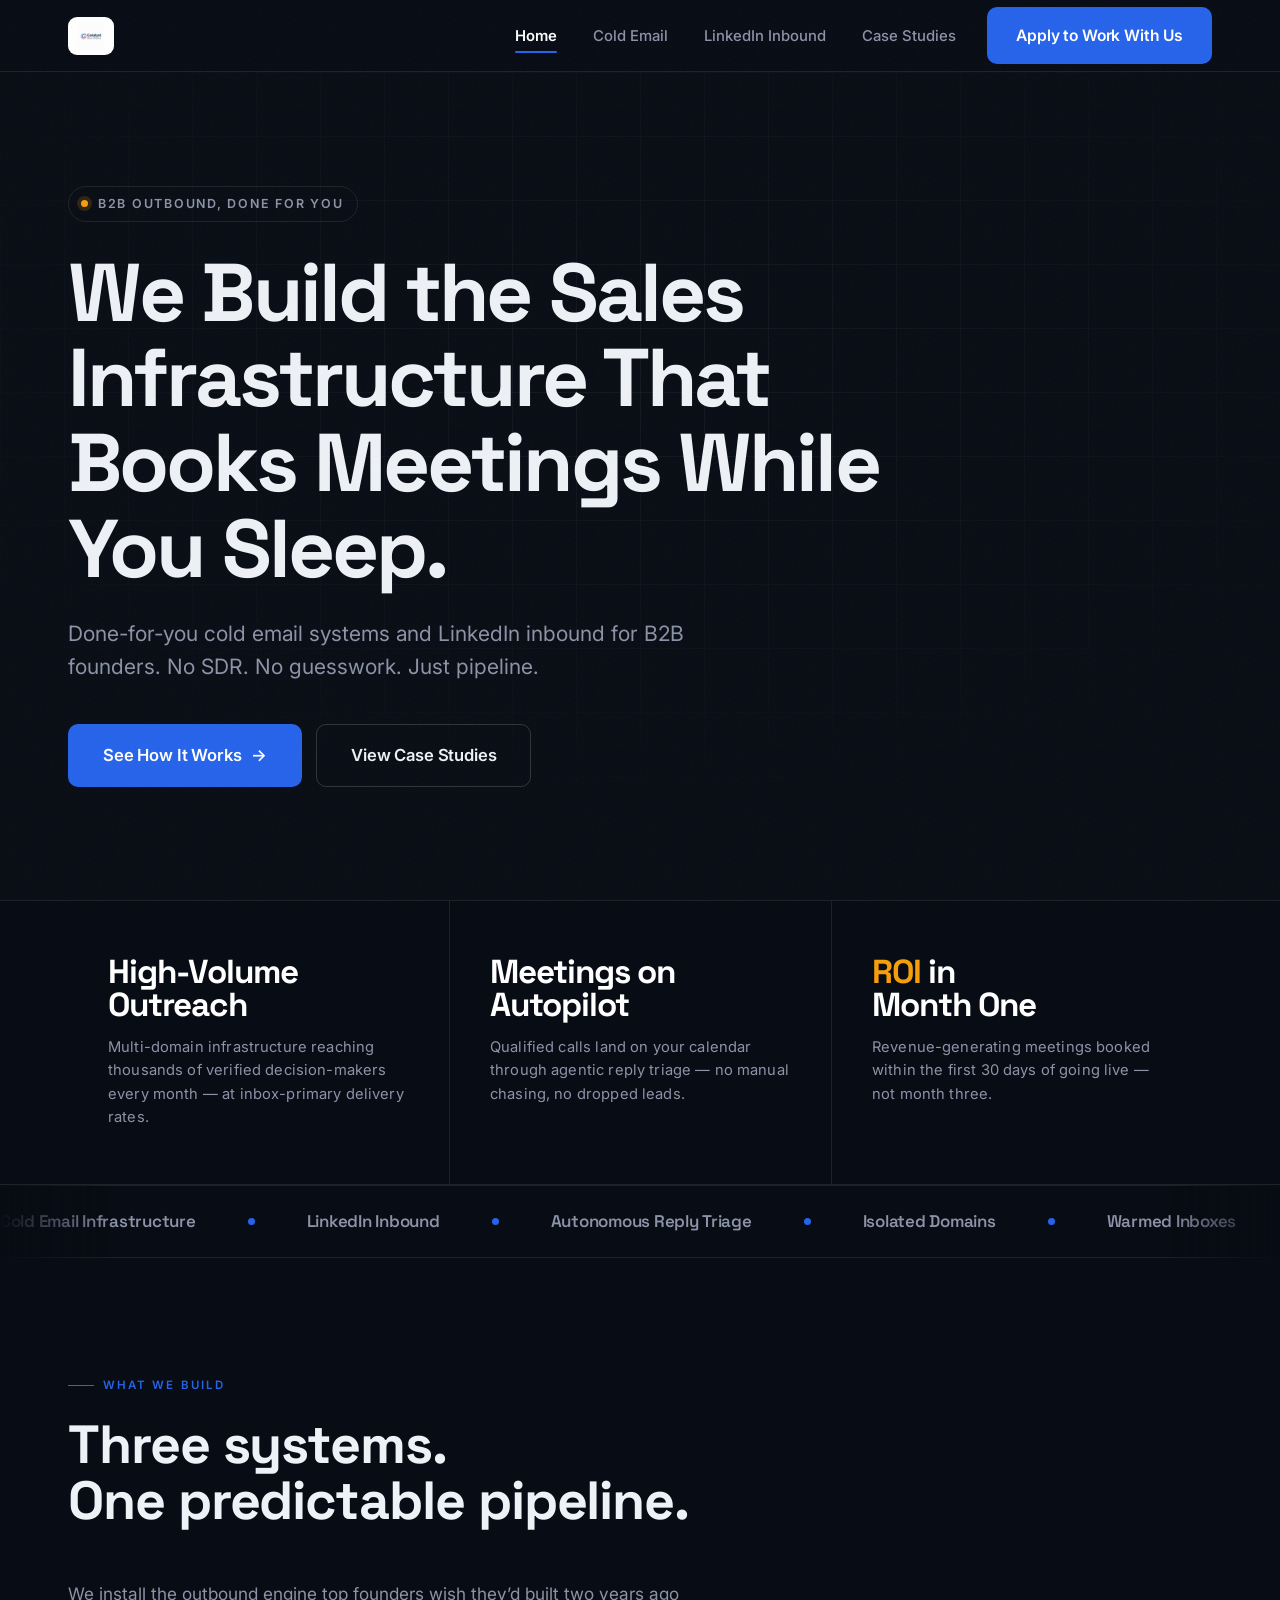
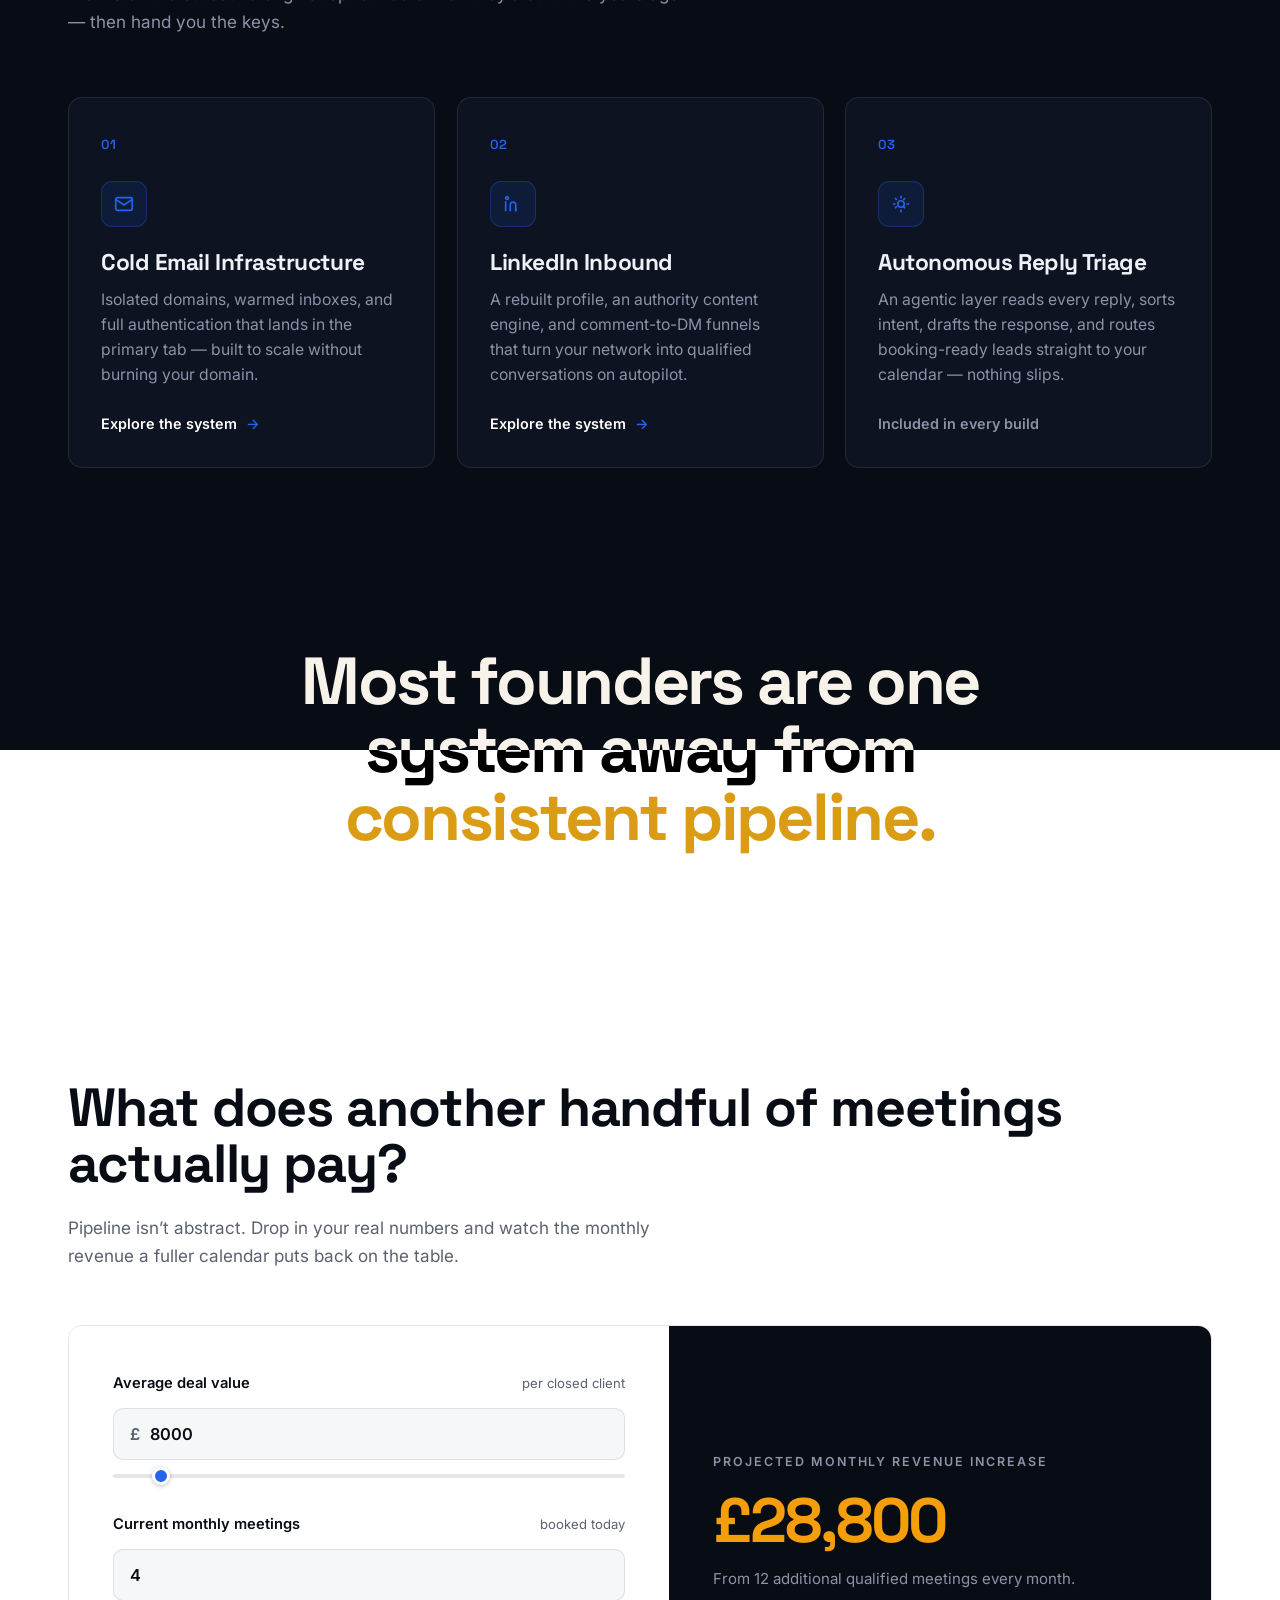
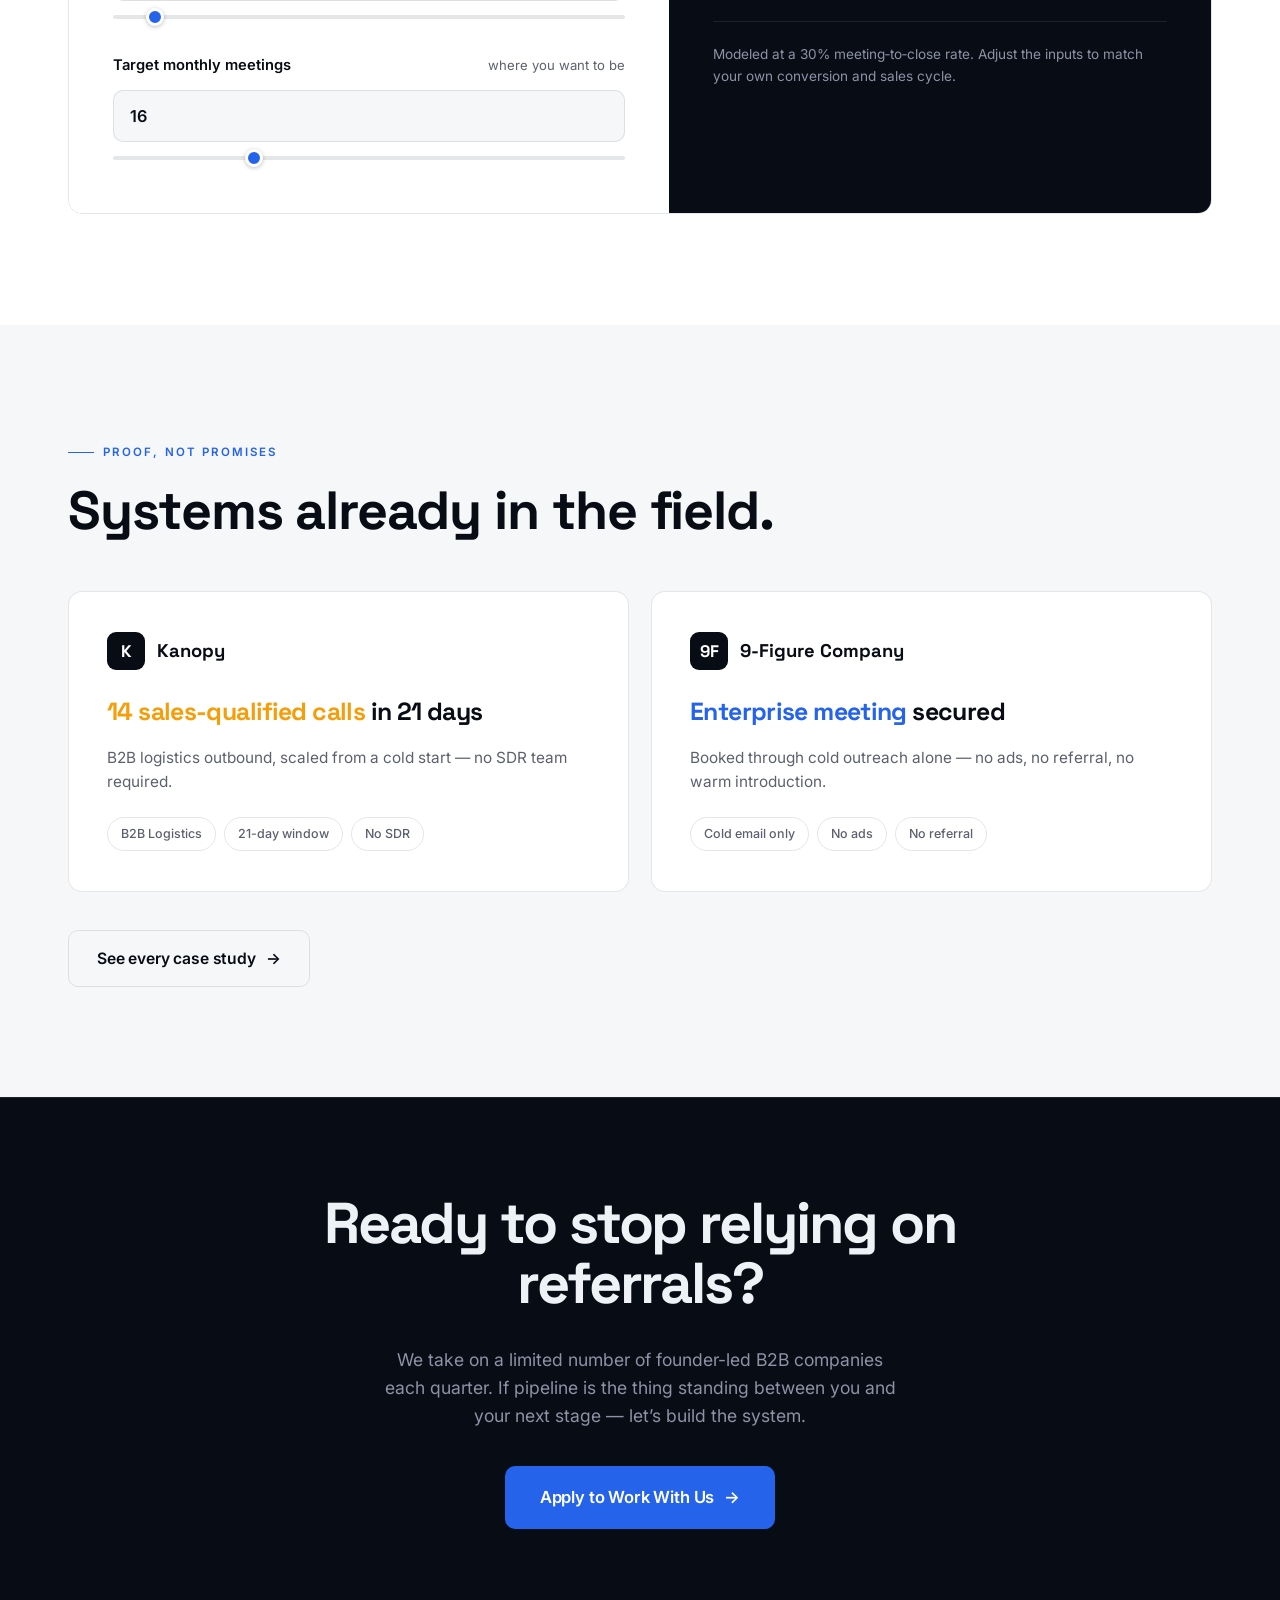
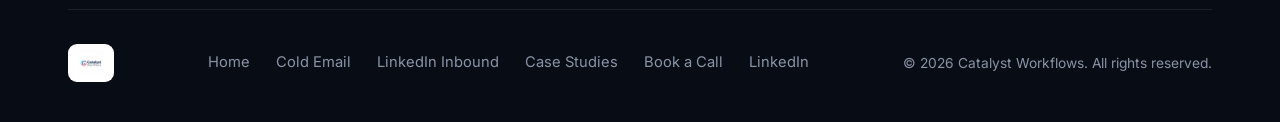
==== index.html @ 2568f2fc "Add Catalyst website" ====
<!DOCTYPE html>
<html lang="en">
<head>
  <meta charset="UTF-8" />
  <meta name="viewport" content="width=device-width, initial-scale=1.0" />
  <title>Catalyst Workflows — Sales Infrastructure That Books Meetings While You Sleep</title>
  <meta name="description" content="Done-for-you cold email systems and LinkedIn inbound for B2B founders. No SDR. No guesswork. Just pipeline." />
  <link rel="preconnect" href="https://fonts.googleapis.com" />
  <link rel="preconnect" href="https://fonts.gstatic.com" crossorigin />
  <link href="https://fonts.googleapis.com/css2?family=Space+Grotesk:wght@500;600;700&family=Inter:wght@400;500;600;700&display=swap" rel="stylesheet" />
  <link rel="stylesheet" href="styles.css" />
  <script>document.documentElement.classList.add('js-on');addEventListener('load',function(){setTimeout(function(){if(!window.__motionReady){document.documentElement.classList.remove('js-on');}},1500);});</script>
</head>
<body>

  <!-- ===== NAVIGATION ===== -->
  <nav class="nav">
    <div class="nav__inner">
      <a class="brand" href="index.html" aria-label="Catalyst Workflows home">
        <span class="brand__logo-wrap"><img src="logo.png" class="brand__logo" alt="Catalyst Workflows" /></span>
      </a>
      <ul class="nav__links" id="navLinks">
        <li><a class="nav__link active" href="index.html">Home</a></li>
        <li><a class="nav__link" href="cold-email.html">Cold Email</a></li>
        <li><a class="nav__link" href="linkedin.html">LinkedIn Inbound</a></li>
        <li><a class="nav__link" href="case-studies.html">Case Studies</a></li>
        <li class="nav__cta"><a class="btn btn--primary" href="https://calendly.com/ryanpaulkj18/30min">Apply to Work With Us</a></li>
      </ul>
      <button class="nav__toggle" id="navToggle" aria-label="Toggle menu" aria-expanded="false">
        <span></span><span></span><span></span>
      </button>
    </div>
  </nav>

  <!-- ===== HERO ===== -->
  <header class="hero bg-dark">
    <div class="hero__grid-bg"></div>
    <div class="wrap">
      <div class="hero__content">
        <span class="hero__tag"><span class="dot"></span> B2B Outbound, Done For You</span>
        <h1>We Build the Sales Infrastructure That Books Meetings While You Sleep.</h1>
        <p class="hero__sub">Done-for-you cold email systems and LinkedIn inbound for B2B founders. No SDR. No guesswork. Just pipeline.</p>
        <div class="hero__ctas">
          <a class="btn btn--primary btn--lg" href="#how-it-works">See How It Works <span class="arr">&rarr;</span></a>
          <a class="btn btn--ghost-dark btn--lg" href="case-studies.html">View Case Studies</a>
        </div>
      </div>
    </div>
  </header>

  <!-- ===== STATS ROW ===== -->
  <section class="stats bg-dark">
    <div class="wrap">
      <div class="stats__grid">
        <div class="stat">
          <div class="stat__num" style="font-size:clamp(1.6rem,2.6vw,2.2rem);">High&#8209;Volume<br>Outreach</div>
          <div class="stat__label">Multi-domain infrastructure reaching thousands of verified decision-makers every month &mdash; at inbox-primary delivery rates.</div>
        </div>
        <div class="stat">
          <div class="stat__num" style="font-size:clamp(1.6rem,2.6vw,2.2rem);">Meetings on<br>Autopilot</div>
          <div class="stat__label">Qualified calls land on your calendar through agentic reply triage &mdash; no manual chasing, no dropped leads.</div>
        </div>
        <div class="stat">
          <div class="stat__num" style="font-size:clamp(1.6rem,2.6vw,2.2rem);"><span class="amber">ROI</span> in<br>Month&nbsp;One</div>
          <div class="stat__label">Revenue-generating meetings booked within the first 30 days of going live &mdash; not month three.</div>
        </div>
      </div>
    </div>
  </section>

  <!-- ===== MARQUEE RIBBON ===== -->
  <div class="marquee" aria-hidden="true">
    <div class="marquee__track">
      <span class="m-item">Cold Email Infrastructure</span><span class="m-dot"></span>
      <span class="m-item">LinkedIn Inbound</span><span class="m-dot"></span>
      <span class="m-item">Autonomous Reply Triage</span><span class="m-dot"></span>
      <span class="m-item">Isolated Domains</span><span class="m-dot"></span>
      <span class="m-item">Warmed Inboxes</span><span class="m-dot"></span>
      <span class="m-item">Intent-Based Lists</span><span class="m-dot"></span>
      <span class="m-item">Claude Personalization</span><span class="m-dot"></span>
      <span class="m-item">0 Spam Complaints</span><span class="m-dot"></span>
      <span class="m-item">Booked While You Sleep</span><span class="m-dot"></span>
      <span class="m-item">Cold Email Infrastructure</span><span class="m-dot"></span>
      <span class="m-item">LinkedIn Inbound</span><span class="m-dot"></span>
      <span class="m-item">Autonomous Reply Triage</span><span class="m-dot"></span>
      <span class="m-item">Isolated Domains</span><span class="m-dot"></span>
      <span class="m-item">Warmed Inboxes</span><span class="m-dot"></span>
      <span class="m-item">Intent-Based Lists</span><span class="m-dot"></span>
      <span class="m-item">Claude Personalization</span><span class="m-dot"></span>
      <span class="m-item">0 Spam Complaints</span><span class="m-dot"></span>
      <span class="m-item">Booked While You Sleep</span><span class="m-dot"></span>
    </div>
  </div>

  <!-- ===== WHAT WE BUILD ===== -->
  <section class="section bg-dark" id="how-it-works">
    <div class="wrap">
      <div class="kicker-row">
        <div>
          <span class="eyebrow">What we build</span>
          <h2 class="section-title">Three systems.<br />One predictable pipeline.</h2>
        </div>
        <p class="section-intro" style="margin-bottom:6px;">We install the outbound engine top founders wish they&rsquo;d built two years ago &mdash; then hand you the keys.</p>
      </div>

      <div class="cards">
        <a class="card card--link" href="cold-email.html">
          <span class="card__index">01</span>
          <div class="card__icon">
            <svg viewBox="0 0 24 24" fill="none" stroke="currentColor" stroke-width="1.8"><rect x="3" y="5" width="18" height="14" rx="2"/><path d="m3 7 9 6 9-6"/></svg>
          </div>
          <h3>Cold Email Infrastructure</h3>
          <p>Isolated domains, warmed inboxes, and full authentication that lands in the primary tab &mdash; built to scale without burning your domain.</p>
          <span class="card__cta">Explore the system <span class="arr">&rarr;</span></span>
        </a>

        <a class="card card--link" href="linkedin.html">
          <span class="card__index">02</span>
          <div class="card__icon">
            <svg viewBox="0 0 24 24" fill="none" stroke="currentColor" stroke-width="1.8"><path d="M4 9v11M4 5.5a1.5 1.5 0 1 0 0-.001"/><path d="M9 20V13a3 3 0 0 1 6 0v7M9 13v7"/><path d="M15 20v-4"/></svg>
          </div>
          <h3>LinkedIn Inbound</h3>
          <p>A rebuilt profile, an authority content engine, and comment-to-DM funnels that turn your network into qualified conversations on autopilot.</p>
          <span class="card__cta">Explore the system <span class="arr">&rarr;</span></span>
        </a>

        <div class="card card--muted">
          <span class="card__index">03</span>
          <div class="card__icon">
            <svg viewBox="0 0 24 24" fill="none" stroke="currentColor" stroke-width="1.8"><path d="M12 3v3m0 12v3m9-9h-3M6 12H3m13.5-6.5-2 2m-7 7-2 2m11 0-2-2m-7-7-2-2"/><circle cx="12" cy="12" r="3.5"/></svg>
          </div>
          <h3>Autonomous Reply Triage</h3>
          <p>An agentic layer reads every reply, sorts intent, drafts the response, and routes booking-ready leads straight to your calendar &mdash; nothing slips.</p>
          <span class="card__cta" style="margin-top:auto;padding-top:24px;color:var(--muted-on-dark);">Included in every build</span>
        </div>
      </div>
    </div>
  </section>

  <!-- ===== SIGNATURE SPLIT STATEMENT ===== -->
  <section class="split">
    <div class="split__inner">
      <div class="split__card">
        <p class="split__statement">Most founders are one system away from <span class="accent">consistent pipeline.</span></p>
      </div>
    </div>
  </section>

  <!-- ===== ROI CALCULATOR ===== -->
  <section class="section bg-light">
    <div class="wrap">
      <span class="eyebrow">Run the numbers</span>
      <h2 class="section-title">What does another handful of meetings actually pay?</h2>
      <p class="section-intro">Pipeline isn&rsquo;t abstract. Drop in your real numbers and watch the monthly revenue a fuller calendar puts back on the table.</p>

      <div class="roi">
        <div class="roi__inputs">
          <div class="roi__field">
            <label for="deal">Average deal value <span class="hint">per closed client</span></label>
            <div class="roi__inputbox">
              <span class="prefix">&pound;</span>
              <input type="number" id="deal" inputmode="numeric" min="0" step="500" value="8000" placeholder="0" />
            </div>
            <input type="range" class="roi__slider" id="dealSlider" min="0" max="100000" step="500" value="8000" aria-label="Average deal value slider" />
          </div>

          <div class="roi__field">
            <label for="current">Current monthly meetings <span class="hint">booked today</span></label>
            <div class="roi__inputbox">
              <input type="number" id="current" inputmode="numeric" min="0" step="1" value="4" placeholder="0" style="padding-left:16px;" />
            </div>
            <input type="range" class="roi__slider" id="currentSlider" min="0" max="60" step="1" value="4" aria-label="Current meetings slider" />
          </div>

          <div class="roi__field">
            <label for="target">Target monthly meetings <span class="hint">where you want to be</span></label>
            <div class="roi__inputbox">
              <input type="number" id="target" inputmode="numeric" min="0" step="1" value="16" placeholder="0" style="padding-left:16px;" />
            </div>
            <input type="range" class="roi__slider" id="targetSlider" min="0" max="60" step="1" value="16" aria-label="Target meetings slider" />
          </div>
        </div>

        <div class="roi__result">
          <span class="roi__result-label">Projected monthly revenue increase</span>
          <div class="roi__result-value" id="roiOutput">&pound;28,800</div>
          <p class="roi__result-sub" id="roiSub">From 12 additional qualified meetings every month.</p>
          <p class="roi__result-foot">Modeled at a 30% meeting&#8209;to&#8209;close rate. Adjust the inputs to match your own conversion and sales cycle.</p>
        </div>
      </div>
    </div>
  </section>

  <!-- ===== CASE STUDY STRIP ===== -->
  <section class="section bg-light-alt">
    <div class="wrap">
      <span class="eyebrow">Proof, not promises</span>
      <h2 class="section-title">Systems already in the field.</h2>

      <div class="case-strip">
        <div class="case-card">
          <div class="case-card__client">
            <span class="case-card__logo">K</span>
            <span class="case-card__name">Kanopy</span>
          </div>
          <p class="case-card__metric"><span class="amber">14 sales-qualified calls</span> in 21 days</p>
          <p class="case-card__meta">B2B logistics outbound, scaled from a cold start &mdash; no SDR team required.</p>
          <div class="case-card__tags">
            <span class="tag">B2B Logistics</span>
            <span class="tag">21-day window</span>
            <span class="tag">No SDR</span>
          </div>
        </div>

        <div class="case-card">
          <div class="case-card__client">
            <span class="case-card__logo">9F</span>
            <span class="case-card__name">9-Figure Company</span>
          </div>
          <p class="case-card__metric"><span class="blue">Enterprise meeting</span> secured</p>
          <p class="case-card__meta">Booked through cold outreach alone &mdash; no ads, no referral, no warm introduction.</p>
          <div class="case-card__tags">
            <span class="tag">Cold email only</span>
            <span class="tag">No ads</span>
            <span class="tag">No referral</span>
          </div>
        </div>
      </div>

      <div style="margin-top:38px;">
        <a class="btn btn--ghost-light" href="case-studies.html">See every case study <span class="arr">&rarr;</span></a>
      </div>
    </div>
  </section>

  <!-- ===== FOOTER ===== -->
  <footer class="footer">
    <div class="wrap">
      <div class="footer__cta">
        <h2>Ready to stop relying on referrals?</h2>
        <p>We take on a limited number of founder-led B2B companies each quarter. If pipeline is the thing standing between you and your next stage &mdash; let&rsquo;s build the system.</p>
        <a class="btn btn--primary btn--lg" href="https://calendly.com/ryanpaulkj18/30min">Apply to Work With Us <span class="arr">&rarr;</span></a>
      </div>
      <div class="footer__bottom">
        <a class="brand" href="index.html">
          <span class="brand__logo-wrap"><img src="logo.png" class="brand__logo" alt="Catalyst Workflows" /></span>
        </a>
        <div class="footer__links">
          <a href="index.html">Home</a>
          <a href="cold-email.html">Cold Email</a>
          <a href="linkedin.html">LinkedIn Inbound</a>
          <a href="case-studies.html">Case Studies</a>
          <a href="https://calendly.com/ryanpaulkj18/30min">Book a Call</a>
          <a href="https://www.linkedin.com/in/ryan-paul-catalyst" target="_blank" rel="noopener">LinkedIn</a>
        </div>
        <span class="footer__copy">&copy; 2026 Catalyst Workflows. All rights reserved.</span>
      </div>
    </div>
  </footer>

  <script src="motion.js?v=2"></script>
  <script>
    /* ---------- ROI Calculator ---------- */
    (function () {
      var CLOSE_RATE = 0.30;

      var deal = document.getElementById('deal');
      var current = document.getElementById('current');
      var target = document.getElementById('target');
      var dealSlider = document.getElementById('dealSlider');
      var currentSlider = document.getElementById('currentSlider');
      var targetSlider = document.getElementById('targetSlider');
      var output = document.getElementById('roiOutput');
      var sub = document.getElementById('roiSub');

      // Parse an input safely — empty / invalid returns 0, never NaN.
      function val(el) {
        var n = parseFloat(el.value);
        if (isNaN(n) || n < 0) return 0;
        return n;
      }

      var gbp = new Intl.NumberFormat('en-GB', {
        style: 'currency',
        currency: 'GBP',
        maximumFractionDigits: 0
      });

      function recalc() {
        var dv = val(deal);
        var cur = val(current);
        var tgt = val(target);

        var extraMeetings = Math.max(0, tgt - cur);
        var increase = (tgt * CLOSE_RATE * dv) - (cur * CLOSE_RATE * dv);
        if (increase < 0) increase = 0;

        output.textContent = gbp.format(Math.round(increase));

        if (tgt <= cur) {
          sub.textContent = 'Set a target above your current meetings to project the upside.';
        } else {
          sub.textContent = 'From ' + extraMeetings + ' additional qualified meeting' +
            (extraMeetings === 1 ? '' : 's') + ' every month.';
        }
      }

      // Keep paired number input + slider in sync, then recalc.
      function link(input, slider) {
        if (!input || !slider) return;
        input.addEventListener('input', function () {
          if (input.value !== '') slider.value = input.value;
          recalc();
        });
        slider.addEventListener('input', function () {
          input.value = slider.value;
          recalc();
        });
      }

      link(deal, dealSlider);
      link(current, currentSlider);
      link(target, targetSlider);

      recalc();
    })();
  </script>

</body>
</html>
---- styles.css ----
/* ============================================================
   CATALYST WORKFLOWS — Global Stylesheet
   Premium B2B sales infrastructure. High-contrast, no gradients.
   ============================================================ */

/* ---------- Design Tokens ---------- */
:root {
  --dark: #080c14;
  --dark-panel: #0d1320;
  --dark-panel-2: #11192a;
  --light: #ffffff;
  --light-alt: #f6f7f9;
  --blue: #2563eb;
  --blue-hover: #1d4ed8;
  --amber: #f59e0b;

  --text-on-dark: #eef1f6;
  --muted-on-dark: #8b93a7;
  --text-on-light: #080c14;
  --muted-on-light: #5b616e;

  --border-dark: rgba(255, 255, 255, 0.09);
  --border-dark-strong: rgba(255, 255, 255, 0.16);
  --border-light: rgba(8, 12, 20, 0.10);

  --font-head: 'Space Grotesk', sans-serif;
  --font-body: 'Inter', sans-serif;

  --maxw: 1200px;
  --radius: 14px;
  --radius-sm: 9px;
  --nav-h: 72px;
}

/* ---------- Reset ---------- */
*, *::before, *::after { box-sizing: border-box; margin: 0; padding: 0; }

html {
  scroll-behavior: smooth;
  scroll-padding-top: var(--nav-h);
  -webkit-text-size-adjust: 100%;
}

body {
  font-family: var(--font-body);
  background: var(--dark);
  color: var(--text-on-dark);
  line-height: 1.6;
  -webkit-font-smoothing: antialiased;
  text-rendering: optimizeLegibility;
  overflow-x: hidden;
}

h1, h2, h3, h4 {
  font-family: var(--font-head);
  font-weight: 700;
  line-height: 1.04;
  letter-spacing: -0.02em;
}

a { color: inherit; text-decoration: none; }
img { max-width: 100%; display: block; }
button { font-family: inherit; cursor: pointer; }

/* ---------- Layout helpers ---------- */
.wrap { width: 100%; max-width: var(--maxw); margin: 0 auto; padding: 0 28px; }

.section { padding: 110px 0; position: relative; }
.section--tight { padding: 84px 0; }

.bg-dark { background: var(--dark); color: var(--text-on-dark); }
.bg-light { background: var(--light); color: var(--text-on-light); }
.bg-light-alt { background: var(--light-alt); color: var(--text-on-light); }

/* eyebrow label */
.eyebrow {
  display: inline-flex;
  align-items: center;
  gap: 9px;
  font-family: var(--font-body);
  font-size: 0.72rem;
  font-weight: 600;
  letter-spacing: 0.18em;
  text-transform: uppercase;
  color: var(--blue);
  margin-bottom: 22px;
}
.eyebrow::before {
  content: "";
  width: 26px;
  height: 1px;
  background: var(--blue);
  display: inline-block;
}
.bg-light .eyebrow, .bg-light-alt .eyebrow { color: var(--blue); }

.section-title {
  font-size: clamp(2.1rem, 4.2vw, 3.4rem);
}
.section-intro {
  max-width: 620px;
  margin-top: 22px;
  font-size: 1.075rem;
  color: var(--muted-on-dark);
}
.bg-light .section-intro, .bg-light-alt .section-intro { color: var(--muted-on-light); }

/* ---------- Buttons ---------- */
.btn {
  display: inline-flex;
  align-items: center;
  justify-content: center;
  gap: 10px;
  font-family: var(--font-body);
  font-size: 0.98rem;
  font-weight: 600;
  letter-spacing: -0.01em;
  padding: 15px 28px;
  border-radius: 10px;
  border: 1px solid transparent;
  transition: transform .18s ease, background .18s ease, border-color .18s ease, color .18s ease;
  white-space: nowrap;
}
.btn:active { transform: translateY(1px); }
.btn--primary { background: var(--blue); color: #fff; }
.btn--primary:hover { background: var(--blue-hover); }
.btn--ghost-dark {
  background: transparent;
  color: var(--text-on-dark);
  border-color: var(--border-dark-strong);
}
.btn--ghost-dark:hover { border-color: #fff; background: rgba(255,255,255,0.04); }
.btn--ghost-light {
  background: transparent;
  color: var(--text-on-light);
  border-color: var(--border-light);
}
.btn--ghost-light:hover { border-color: var(--text-on-light); }
.btn--lg { padding: 17px 34px; font-size: 1.04rem; }
.btn .arr { transition: transform .2s ease; }
.btn:hover .arr { transform: translateX(3px); }

/* ---------- Navigation ---------- */
.nav {
  position: sticky;
  top: 0;
  z-index: 100;
  height: var(--nav-h);
  background: rgba(8, 12, 20, 0.82);
  backdrop-filter: saturate(160%) blur(14px);
  -webkit-backdrop-filter: saturate(160%) blur(14px);
  border-bottom: 1px solid var(--border-dark);
}
.nav__inner {
  height: 100%;
  max-width: var(--maxw);
  margin: 0 auto;
  padding: 0 28px;
  display: flex;
  align-items: center;
  justify-content: space-between;
}
.brand {
  display: flex;
  align-items: center;
  gap: 11px;
  font-family: var(--font-head);
  font-weight: 700;
  font-size: 1.06rem;
  letter-spacing: -0.02em;
  color: #fff;
}
.brand__mark {
  width: 26px;
  height: 26px;
  border-radius: 7px;
  background: var(--blue);
  position: relative;
  flex: none;
}
.brand__mark::after {
  content: "";
  position: absolute;
  inset: 8px;
  border-radius: 2px;
  background: #fff;
  clip-path: polygon(0 0, 100% 50%, 0 100%, 28% 50%);
}
.nav__links {
  display: flex;
  align-items: center;
  gap: 6px;
  list-style: none;
}
.nav__link {
  font-size: 0.93rem;
  font-weight: 500;
  color: var(--muted-on-dark);
  padding: 9px 15px;
  border-radius: 8px;
  position: relative;
  transition: color .15s ease;
}
.nav__link:hover { color: var(--text-on-dark); }
.nav__link.active {
  color: #fff;
  font-weight: 600;
}
.nav__link.active::after {
  content: "";
  position: absolute;
  left: 15px;
  right: 15px;
  bottom: 1px;
  height: 2px;
  border-radius: 2px;
  background: var(--blue);
}
.nav__cta { margin-left: 10px; }
.nav__toggle {
  display: none;
  width: 42px;
  height: 42px;
  border: 1px solid var(--border-dark-strong);
  border-radius: 9px;
  background: transparent;
  flex-direction: column;
  align-items: center;
  justify-content: center;
  gap: 5px;
}
.nav__toggle span {
  width: 18px; height: 2px; background: #fff; border-radius: 2px;
  transition: transform .2s ease, opacity .2s ease;
}

/* ---------- Hero ---------- */
.hero {
  min-height: calc(100vh - var(--nav-h));
  display: flex;
  align-items: center;
  position: relative;
  overflow: hidden;
  padding: 90px 0;
}
.hero--page {
  min-height: 0;
  padding: 130px 0 110px;
}
.hero__grid-bg {
  position: absolute;
  inset: 0;
  background-image:
    linear-gradient(var(--border-dark) 1px, transparent 1px),
    linear-gradient(90deg, var(--border-dark) 1px, transparent 1px);
  background-size: 64px 64px;
  -webkit-mask-image: radial-gradient(ellipse 80% 70% at 50% 35%, #000 0%, transparent 78%);
  mask-image: radial-gradient(ellipse 80% 70% at 50% 35%, #000 0%, transparent 78%);
  opacity: 0.55;
  pointer-events: none;
}
.hero__content { position: relative; z-index: 1; max-width: 880px; }
.hero h1 {
  font-size: clamp(2.7rem, 6.4vw, 5.15rem);
  letter-spacing: -0.035em;
}
.hero__sub {
  font-size: clamp(1.05rem, 1.7vw, 1.32rem);
  color: var(--muted-on-dark);
  max-width: 620px;
  margin-top: 28px;
  line-height: 1.55;
}
.hero__ctas {
  display: flex;
  flex-wrap: wrap;
  gap: 14px;
  margin-top: 40px;
}
.hero__tag {
  display: inline-flex;
  align-items: center;
  gap: 10px;
  font-size: 0.78rem;
  font-weight: 600;
  letter-spacing: 0.14em;
  text-transform: uppercase;
  color: var(--muted-on-dark);
  margin-bottom: 28px;
  padding: 7px 14px 7px 12px;
  border: 1px solid var(--border-dark);
  border-radius: 100px;
}
.hero__tag .dot {
  width: 7px; height: 7px; border-radius: 50%; background: var(--amber);
  box-shadow: 0 0 0 4px rgba(245,158,11,0.16);
}

/* ---------- Stats row ---------- */
.stats {
  border-top: 1px solid var(--border-dark);
  border-bottom: 1px solid var(--border-dark);
}
.stats__grid {
  display: grid;
  grid-template-columns: repeat(3, 1fr);
}
.stat {
  padding: 54px 40px;
  border-left: 1px solid var(--border-dark);
}
.stat:first-child { border-left: none; }
.stat__num {
  font-family: var(--font-head);
  font-size: clamp(1.9rem, 3vw, 2.7rem);
  font-weight: 700;
  letter-spacing: -0.03em;
  color: #fff;
  line-height: 1;
}
.stat__num .amber { color: var(--amber); }
.stat__label {
  margin-top: 14px;
  font-size: 0.92rem;
  color: var(--muted-on-dark);
  letter-spacing: 0.01em;
}

/* ---------- Cards grid ---------- */
.cards {
  display: grid;
  grid-template-columns: repeat(3, 1fr);
  gap: 22px;
  margin-top: 56px;
}
.card {
  position: relative;
  display: flex;
  flex-direction: column;
  padding: 36px 32px 32px;
  background: var(--dark-panel);
  border: 1px solid var(--border-dark);
  border-radius: var(--radius);
  transition: border-color .2s ease, transform .2s ease, background .2s ease;
  min-height: 290px;
}
.card--link:hover {
  border-color: var(--border-dark-strong);
  transform: translateY(-4px);
  background: var(--dark-panel-2);
}
.card__index {
  font-family: var(--font-head);
  font-size: 0.82rem;
  font-weight: 600;
  color: var(--blue);
  letter-spacing: 0.05em;
  margin-bottom: 26px;
}
.card__icon {
  width: 46px; height: 46px;
  border-radius: 11px;
  background: rgba(37,99,235,0.12);
  border: 1px solid rgba(37,99,235,0.28);
  display: grid; place-items: center;
  margin-bottom: 24px;
  color: var(--blue);
}
.card__icon svg { width: 22px; height: 22px; }
.card h3 { font-size: 1.42rem; margin-bottom: 12px; }
.card p { color: var(--muted-on-dark); font-size: 0.985rem; }
.card__cta {
  margin-top: auto;
  padding-top: 24px;
  display: inline-flex;
  align-items: center;
  gap: 9px;
  font-size: 0.9rem;
  font-weight: 600;
  color: #fff;
}
.card__cta .arr { color: var(--blue); transition: transform .2s ease; }
.card--link:hover .card__cta .arr { transform: translateX(4px); }
.card--muted { background: var(--dark-panel); }
.card--muted .card__cta { color: var(--muted-on-dark); }

/* ---------- Signature split statement ---------- */
.split {
  position: relative;
  background: linear-gradient(to bottom, var(--dark) 0%, var(--dark) 50%, var(--light) 50%, var(--light) 100%);
  padding: 0;
}
.split__inner {
  max-width: var(--maxw);
  margin: 0 auto;
  padding: 0 28px;
}
.split__card {
  padding: 70px 8%;
  text-align: center;
}
.split__statement {
  font-family: var(--font-head);
  font-weight: 700;
  font-size: clamp(2rem, 5.2vw, 4.2rem);
  letter-spacing: -0.035em;
  line-height: 1.02;
  max-width: 16ch;
  margin: 0 auto;
  mix-blend-mode: difference;
  color: #fff;
}
.split__statement .accent { color: var(--blue); }

/* ---------- ROI Calculator ---------- */
.roi {
  display: grid;
  grid-template-columns: 1.05fr 0.95fr;
  gap: 0;
  margin-top: 56px;
  border: 1px solid var(--border-light);
  border-radius: var(--radius);
  overflow: hidden;
}
.roi__inputs { padding: 46px 44px; background: var(--light); }
.roi__field { margin-bottom: 28px; }
.roi__field:last-child { margin-bottom: 0; }
.roi__field label {
  display: flex;
  justify-content: space-between;
  align-items: baseline;
  font-size: 0.92rem;
  font-weight: 600;
  color: var(--text-on-light);
  margin-bottom: 12px;
}
.roi__field label .hint { font-weight: 400; color: var(--muted-on-light); font-size: 0.82rem; }
.roi__inputbox {
  display: flex;
  align-items: center;
  border: 1px solid var(--border-light);
  border-radius: 10px;
  background: var(--light-alt);
  transition: border-color .15s ease, box-shadow .15s ease;
}
.roi__inputbox:focus-within {
  border-color: var(--blue);
  box-shadow: 0 0 0 3px rgba(37,99,235,0.12);
  background: #fff;
}
.roi__inputbox .prefix {
  padding: 0 4px 0 16px;
  font-weight: 600;
  color: var(--muted-on-light);
  font-size: 1.02rem;
}
.roi__inputbox input {
  flex: 1;
  border: none;
  background: transparent;
  outline: none;
  padding: 15px 16px 15px 6px;
  font-family: var(--font-body);
  font-size: 1.02rem;
  font-weight: 600;
  color: var(--text-on-light);
  width: 100%;
}
.roi__inputbox input::-webkit-outer-spin-button,
.roi__inputbox input::-webkit-inner-spin-button { -webkit-appearance: none; margin: 0; }
.roi__inputbox input[type=number] { -moz-appearance: textfield; }
.roi__slider {
  width: 100%;
  margin-top: 14px;
  -webkit-appearance: none;
  appearance: none;
  height: 4px;
  border-radius: 4px;
  background: var(--border-light);
  outline: none;
}
.roi__slider::-webkit-slider-thumb {
  -webkit-appearance: none;
  width: 18px; height: 18px;
  border-radius: 50%;
  background: var(--blue);
  cursor: pointer;
  border: 3px solid #fff;
  box-shadow: 0 1px 4px rgba(0,0,0,0.25);
}
.roi__slider::-moz-range-thumb {
  width: 18px; height: 18px; border-radius: 50%; background: var(--blue);
  cursor: pointer; border: 3px solid #fff; box-shadow: 0 1px 4px rgba(0,0,0,0.25);
}
.roi__result {
  padding: 46px 44px;
  background: var(--dark);
  color: var(--text-on-dark);
  display: flex;
  flex-direction: column;
  justify-content: center;
}
.roi__result-label {
  font-size: 0.78rem;
  font-weight: 600;
  letter-spacing: 0.16em;
  text-transform: uppercase;
  color: var(--muted-on-dark);
}
.roi__result-value {
  font-family: var(--font-head);
  font-weight: 700;
  font-size: clamp(2.6rem, 5vw, 3.9rem);
  letter-spacing: -0.035em;
  color: var(--amber);
  line-height: 1.05;
  margin: 16px 0 8px;
  word-break: break-word;
}
.roi__result-sub {
  font-size: 0.94rem;
  color: var(--muted-on-dark);
  margin-top: 6px;
}
.roi__result-foot {
  margin-top: 30px;
  padding-top: 22px;
  border-top: 1px solid var(--border-dark);
  font-size: 0.85rem;
  color: var(--muted-on-dark);
}

/* ---------- Case study strip ---------- */
.case-strip {
  display: grid;
  grid-template-columns: repeat(2, 1fr);
  gap: 22px;
  margin-top: 52px;
}
.case-card {
  padding: 40px 38px;
  background: var(--light);
  border: 1px solid var(--border-light);
  border-radius: var(--radius);
  transition: transform .2s ease, box-shadow .2s ease;
}
.case-card:hover { transform: translateY(-3px); box-shadow: 0 18px 40px -24px rgba(8,12,20,0.32); }
.case-card__client {
  display: flex;
  align-items: center;
  gap: 12px;
  margin-bottom: 22px;
}
.case-card__logo {
  width: 38px; height: 38px;
  border-radius: 9px;
  background: var(--dark);
  color: #fff;
  font-family: var(--font-head);
  font-weight: 700;
  display: grid; place-items: center;
  font-size: 1.05rem;
}
.case-card__name { font-family: var(--font-head); font-weight: 700; font-size: 1.15rem; }
.case-card__metric {
  font-family: var(--font-head);
  font-size: 1.55rem;
  font-weight: 700;
  letter-spacing: -0.025em;
  margin-bottom: 14px;
}
.case-card__metric .amber { color: var(--amber); }
.case-card__metric .blue { color: var(--blue); }
.case-card__meta { color: var(--muted-on-light); font-size: 0.96rem; }
.case-card__tags {
  display: flex;
  flex-wrap: wrap;
  gap: 8px;
  margin-top: 22px;
}
.tag {
  font-size: 0.78rem;
  font-weight: 500;
  color: var(--muted-on-light);
  padding: 6px 13px;
  border: 1px solid var(--border-light);
  border-radius: 100px;
}

/* ---------- Features grid (cold email) ---------- */
.features {
  display: grid;
  grid-template-columns: repeat(3, 1fr);
  gap: 22px;
  margin-top: 56px;
}
.feature {
  padding: 34px 30px;
  background: var(--dark-panel);
  border: 1px solid var(--border-dark);
  border-radius: var(--radius);
  transition: border-color .2s ease, transform .2s ease;
}
.feature:hover { border-color: var(--border-dark-strong); transform: translateY(-3px); }
.feature__num {
  font-family: var(--font-head);
  font-size: 0.82rem;
  font-weight: 600;
  color: var(--blue);
  margin-bottom: 22px;
  display: block;
}
.feature h3 { font-size: 1.22rem; margin-bottom: 10px; }
.feature p { color: var(--muted-on-dark); font-size: 0.95rem; }

/* ---------- Timeline ---------- */
.timeline {
  margin-top: 56px;
  display: grid;
  grid-template-columns: repeat(3, 1fr);
  gap: 0;
  position: relative;
}
.timeline::before {
  content: "";
  position: absolute;
  top: 23px;
  left: 8%;
  right: 8%;
  height: 2px;
  background: var(--border-dark);
}
.tl-step { padding: 0 26px; position: relative; }
.tl-step__dot {
  width: 16px; height: 16px;
  border-radius: 50%;
  background: var(--dark);
  border: 3px solid var(--blue);
  position: relative;
  z-index: 1;
  margin: 16px 0 30px;
}
.tl-step--amber .tl-step__dot { border-color: var(--amber); }
.tl-step__when {
  font-family: var(--font-head);
  font-size: 0.82rem;
  font-weight: 600;
  letter-spacing: 0.04em;
  color: var(--blue);
  text-transform: uppercase;
  margin-bottom: 12px;
}
.tl-step--amber .tl-step__when { color: var(--amber); }
.tl-step h3 { font-size: 1.28rem; margin-bottom: 10px; }
.tl-step p { color: var(--muted-on-dark); font-size: 0.96rem; }

/* ---------- Pillars (linkedin) ---------- */
.pillars {
  display: grid;
  grid-template-columns: repeat(3, 1fr);
  gap: 22px;
  margin-top: 56px;
}
.pillar {
  padding: 40px 34px;
  background: var(--dark-panel);
  border: 1px solid var(--border-dark);
  border-radius: var(--radius);
  position: relative;
  overflow: hidden;
}
.pillar__big {
  font-family: var(--font-head);
  font-size: 3.4rem;
  font-weight: 700;
  color: var(--border-dark-strong);
  line-height: 1;
  margin-bottom: 24px;
  letter-spacing: -0.04em;
}
.pillar h3 { font-size: 1.45rem; margin-bottom: 14px; }
.pillar p { color: var(--muted-on-dark); font-size: 0.985rem; }

/* ---------- Checklist (deliverables) ---------- */
.checklist {
  margin-top: 50px;
  display: grid;
  grid-template-columns: repeat(2, 1fr);
  gap: 16px;
  max-width: 880px;
}
.check {
  display: flex;
  align-items: flex-start;
  gap: 16px;
  padding: 24px 26px;
  background: var(--dark-panel);
  border: 1px solid var(--border-dark);
  border-radius: var(--radius-sm);
}
.check__mark {
  flex: none;
  width: 26px; height: 26px;
  border-radius: 7px;
  background: rgba(37,99,235,0.14);
  border: 1px solid rgba(37,99,235,0.3);
  color: var(--blue);
  display: grid; place-items: center;
  margin-top: 1px;
}
.check__mark svg { width: 14px; height: 14px; }
.check h4 { font-family: var(--font-head); font-size: 1.06rem; margin-bottom: 5px; }
.check p { color: var(--muted-on-dark); font-size: 0.92rem; }

/* ---------- Big case grid (case-studies page) ---------- */
.case-grid {
  display: grid;
  grid-template-columns: repeat(2, 1fr);
  gap: 24px;
  margin-top: 56px;
}
.big-case {
  padding: 46px 44px;
  background: var(--dark-panel);
  border: 1px solid var(--border-dark);
  border-radius: var(--radius);
  display: flex;
  flex-direction: column;
  transition: border-color .2s ease, transform .2s ease;
}
.big-case:hover { border-color: var(--border-dark-strong); transform: translateY(-4px); }
.big-case__top {
  display: flex;
  align-items: center;
  justify-content: space-between;
  margin-bottom: 30px;
}
.big-case__client { display: flex; align-items: center; gap: 13px; }
.big-case__logo {
  width: 44px; height: 44px;
  border-radius: 10px;
  background: var(--blue);
  color: #fff;
  font-family: var(--font-head);
  font-weight: 700;
  display: grid; place-items: center;
  font-size: 1.15rem;
}
.big-case__name { font-family: var(--font-head); font-weight: 700; font-size: 1.25rem; }
.big-case__sector { font-size: 0.82rem; color: var(--muted-on-dark); margin-top: 2px; }
.big-case__badge {
  font-size: 0.74rem;
  font-weight: 600;
  letter-spacing: 0.08em;
  text-transform: uppercase;
  color: var(--amber);
  padding: 6px 12px;
  border: 1px solid rgba(245,158,11,0.3);
  border-radius: 100px;
}
.big-case__headline {
  font-family: var(--font-head);
  font-size: clamp(1.5rem, 2.4vw, 2rem);
  font-weight: 700;
  letter-spacing: -0.03em;
  line-height: 1.12;
  margin-bottom: 18px;
}
.big-case__headline .amber { color: var(--amber); }
.big-case__headline .blue { color: var(--blue); }
.big-case__desc { color: var(--muted-on-dark); font-size: 1.02rem; }
.big-case__tags { display: flex; flex-wrap: wrap; gap: 8px; margin-top: auto; padding-top: 30px; }
.big-case .tag { color: var(--muted-on-dark); border-color: var(--border-dark); }

/* ---------- Footer ---------- */
.footer {
  background: var(--dark);
  border-top: 1px solid var(--border-dark);
  padding: 96px 0 40px;
}
.footer__cta {
  text-align: center;
  max-width: 760px;
  margin: 0 auto 80px;
}
.footer__cta h2 {
  font-size: clamp(2.1rem, 4.6vw, 3.6rem);
  letter-spacing: -0.035em;
  margin-bottom: 32px;
}
.footer__cta p {
  color: var(--muted-on-dark);
  font-size: 1.1rem;
  max-width: 520px;
  margin: 0 auto 36px;
}
.footer__bottom {
  display: flex;
  align-items: center;
  justify-content: space-between;
  padding-top: 34px;
  border-top: 1px solid var(--border-dark);
  flex-wrap: wrap;
  gap: 18px;
}
.footer__links { display: flex; gap: 26px; flex-wrap: wrap; }
.footer__links a { font-size: 0.92rem; color: var(--muted-on-dark); transition: color .15s ease; }
.footer__links a:hover { color: #fff; }
.footer__copy { font-size: 0.86rem; color: var(--muted-on-dark); }

/* ---------- Section number kicker ---------- */
.kicker-row { display: flex; align-items: flex-end; justify-content: space-between; gap: 30px; flex-wrap: wrap; }

/* ============================================================
   MOTION & ATMOSPHERE
   ============================================================ */

/* ---------- Grain texture overlay ---------- */
body::after {
  content: "";
  position: fixed;
  inset: 0;
  z-index: 9000;
  pointer-events: none;
  opacity: 0.04;
  background-image: url("data:image/svg+xml,%3Csvg xmlns='http://www.w3.org/2000/svg' width='160' height='160'%3E%3Cfilter id='n'%3E%3CfeTurbulence type='fractalNoise' baseFrequency='0.85' numOctaves='2' stitchTiles='stitch'/%3E%3C/filter%3E%3Crect width='100%25' height='100%25' filter='url(%23n)'/%3E%3C/svg%3E");
}

/* ---------- Scroll progress bar ---------- */
.scroll-progress {
  position: fixed;
  top: 0; left: 0;
  height: 3px;
  width: 0;
  background: var(--blue);
  z-index: 9500;
  box-shadow: 0 0 12px rgba(37,99,235,0.6);
}

/* ---------- Scroll reveal (only when JS active) ---------- */
html.js-on :where(
  .hero__content > *,
  .section .eyebrow, .section .section-title, .section .section-intro,
  .card, .feature, .pillar, .tl-step, .case-card, .big-case, .check,
  .stat, .roi, .split__statement, .footer__cta, .marquee
) {
  opacity: 0;
  transform: translateY(30px);
  transition: opacity .85s cubic-bezier(.16,1,.3,1), transform .85s cubic-bezier(.16,1,.3,1);
  will-change: opacity, transform;
}
html.js-on .is-in { opacity: 1 !important; transform: none !important; }

/* ---------- Hero cursor spotlight ---------- */
.hero__spot {
  position: absolute;
  inset: 0;
  z-index: 0;
  pointer-events: none;
  opacity: 0;
  transition: opacity .5s ease;
  background: radial-gradient(440px circle at var(--mx, 50%) var(--my, 32%), rgba(37,99,235,0.18), transparent 62%);
}
.hero:hover .hero__spot { opacity: 1; }
.hero__grid-bg { transition: transform .05s linear; }

/* ---------- Marquee ribbon ---------- */
.marquee {
  background: var(--dark);
  border-top: 1px solid var(--border-dark);
  border-bottom: 1px solid var(--border-dark);
  overflow: hidden;
  padding: 22px 0;
  display: flex;
  -webkit-mask-image: linear-gradient(90deg, transparent, #000 9%, #000 91%, transparent);
  mask-image: linear-gradient(90deg, transparent, #000 9%, #000 91%, transparent);
}
.marquee__track {
  display: flex;
  flex: none;
  align-items: center;
  gap: 52px;
  padding-right: 52px;
  white-space: nowrap;
  animation: marquee 34s linear infinite;
}
.marquee:hover .marquee__track { animation-play-state: paused; }
.marquee__track .m-item {
  font-family: var(--font-head);
  font-weight: 600;
  font-size: 1.06rem;
  letter-spacing: -0.015em;
  color: var(--muted-on-dark);
  display: inline-flex;
  align-items: center;
}
.marquee__track .m-dot {
  width: 7px; height: 7px;
  border-radius: 50%;
  background: var(--blue);
  flex: none;
}
@keyframes marquee { to { transform: translateX(-50%); } }

/* counter number stays stable width */
.stat__num .count { font-variant-numeric: tabular-nums; }

@media (prefers-reduced-motion: reduce) {
  html.js-on :where(.card,.feature,.pillar,.tl-step,.case-card,.big-case,.check,.stat,.roi,.split__statement,.footer__cta,.marquee,.section .eyebrow,.section .section-title,.section .section-intro),
  html.js-on .hero__content > * { opacity: 1 !important; transform: none !important; animation: none !important; }
  .marquee__track { animation: none; }
}

.brand__logo-wrap {
  display: inline-flex;
  align-items: center;
  background: #fff;
  border-radius: 9px;
  padding: 4px 10px;
  height: 38px;
  flex: none;
}
.brand__logo {
  height: 26px;
  width: auto;
  display: block;
}

/* ---------- Responsive ---------- */
@media (max-width: 940px) {
  .nav__links { display: none; }
  .nav__cta { display: none; }
  .nav__toggle { display: flex; }
  .nav__links.open {
    display: flex;
    flex-direction: column;
    align-items: stretch;
    gap: 4px;
    position: absolute;
    top: var(--nav-h);
    left: 0; right: 0;
    background: var(--dark-panel);
    border-bottom: 1px solid var(--border-dark);
    padding: 14px 28px 22px;
  }
  .nav__links.open .nav__link { padding: 13px 14px; }
  .nav__links.open .nav__link.active::after { left: 14px; right: auto; width: 22px; }

  .cards, .features, .pillars, .timeline { grid-template-columns: 1fr; }
  .timeline::before { display: none; }
  .roi { grid-template-columns: 1fr; }
  .stats__grid { grid-template-columns: 1fr; }
  .stat { border-left: none; border-top: 1px solid var(--border-dark); }
  .stat:first-child { border-top: none; }
  .case-strip, .case-grid, .checklist { grid-template-columns: 1fr; }
}

@media (max-width: 560px) {
  .wrap, .nav__inner { padding: 0 20px; }
  .section { padding: 76px 0; }
  .hero__ctas { flex-direction: column; align-items: stretch; }
  .hero__ctas .btn { width: 100%; }
  .roi__inputs, .roi__result { padding: 34px 26px; }
  .stat { padding: 38px 26px; }
}
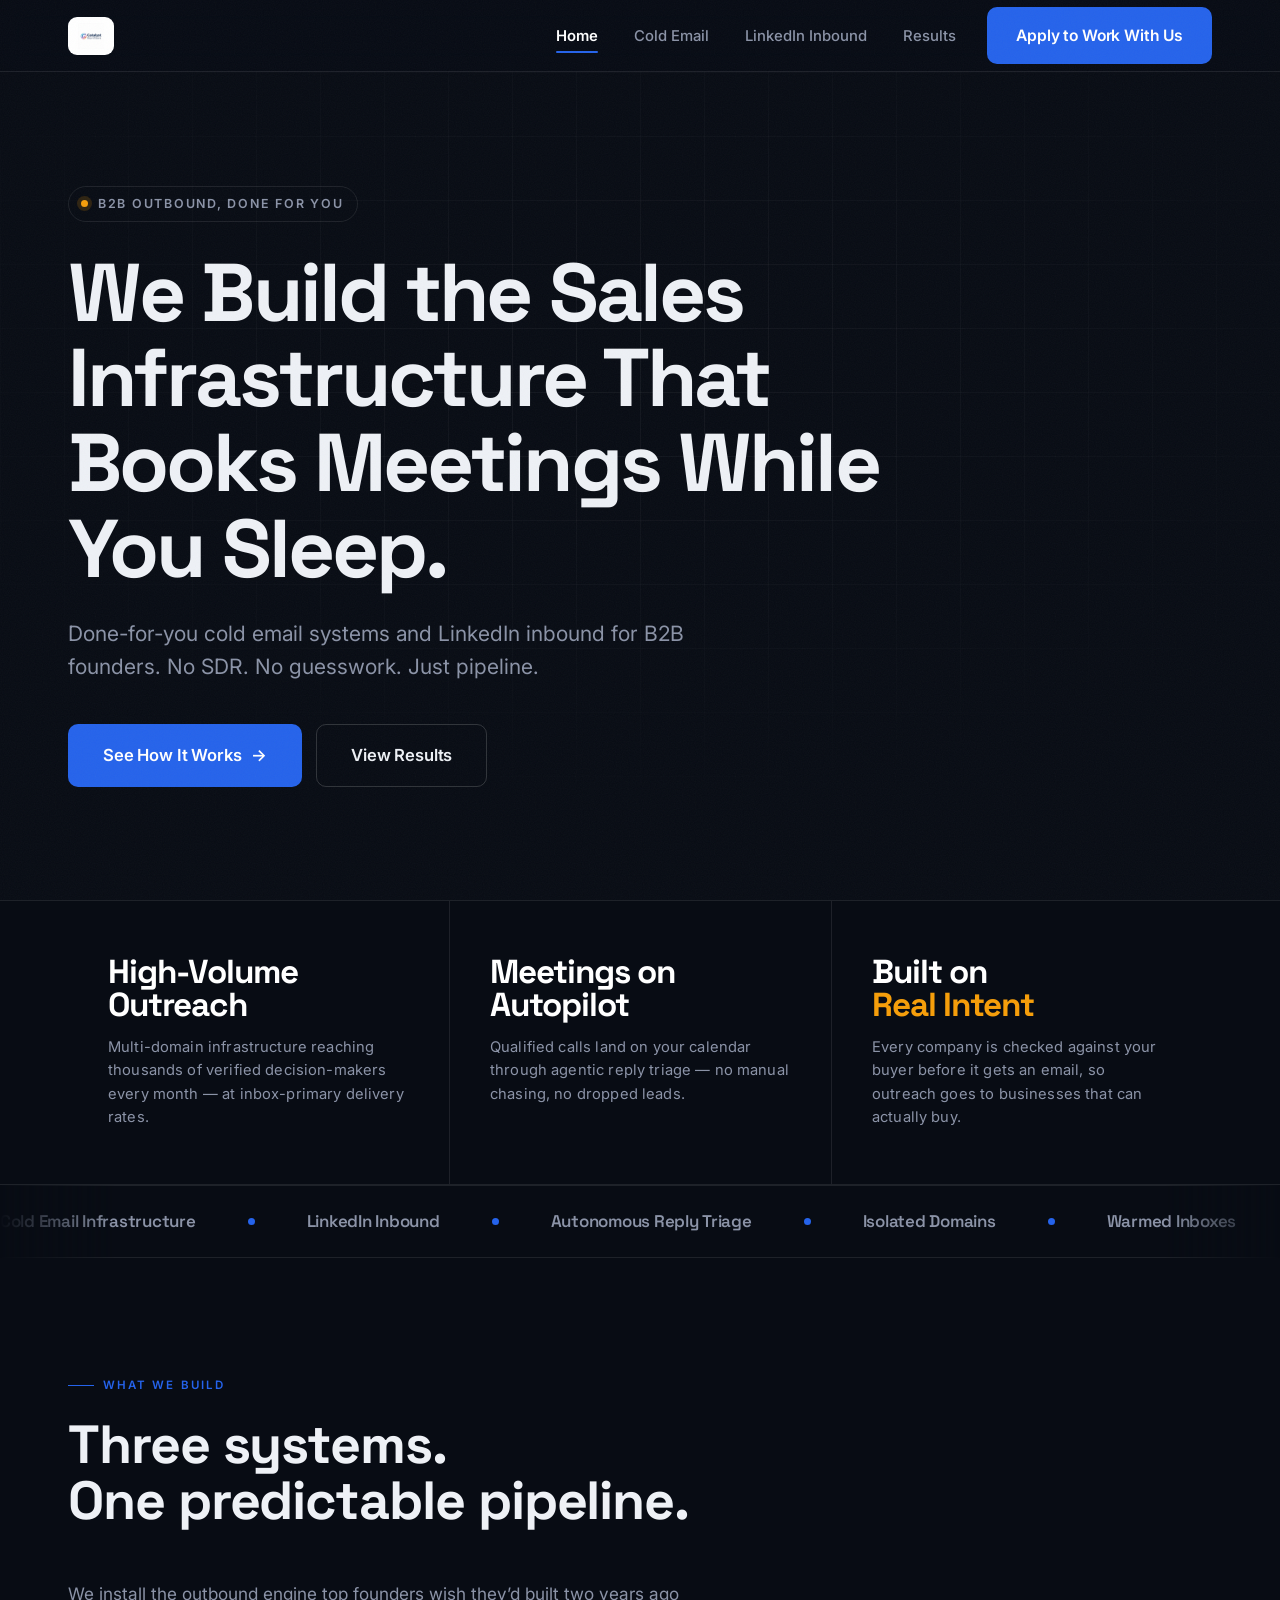
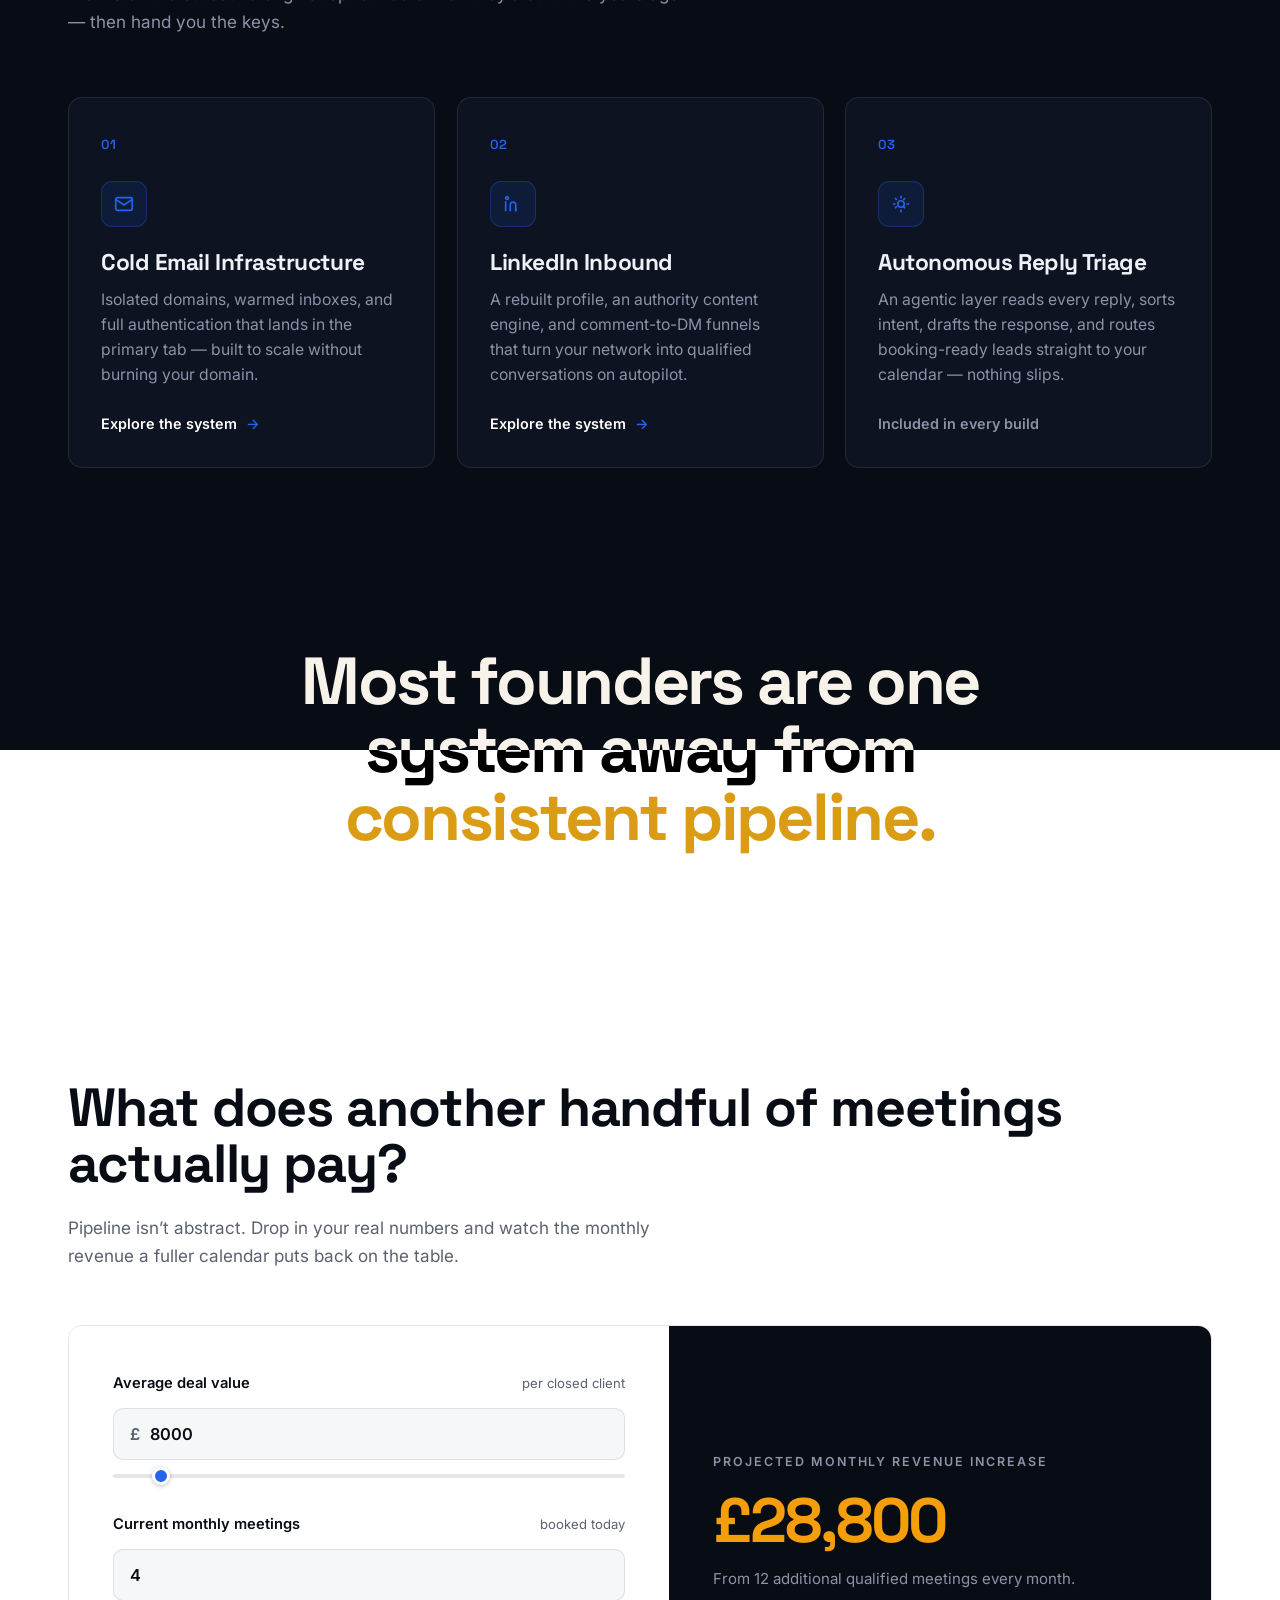
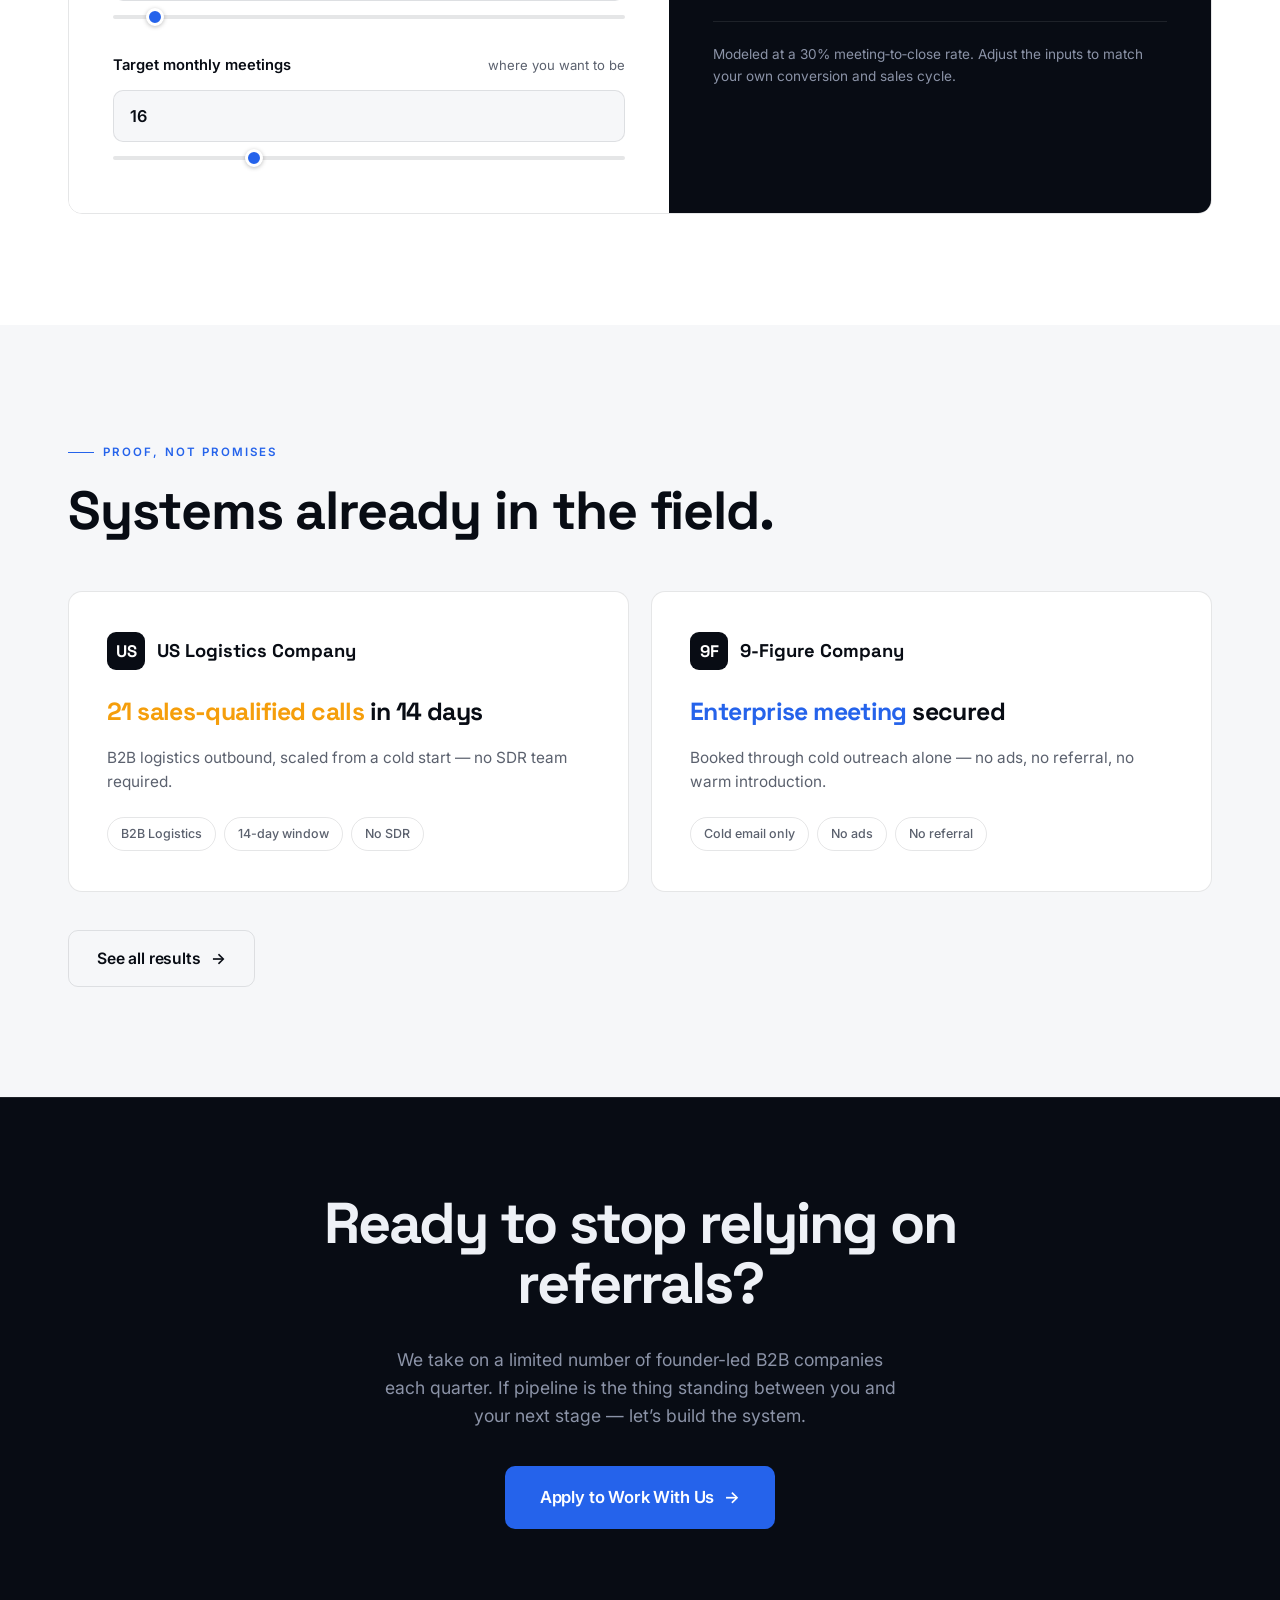
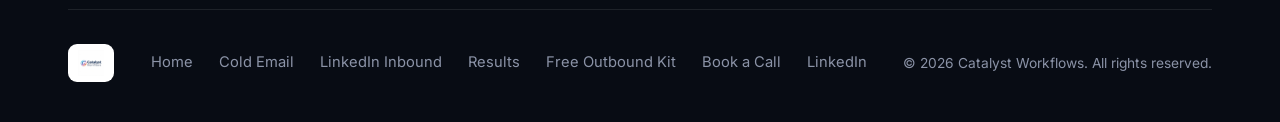
==== commit 3a19a105: "Add the outbound kit page, correct the case study figures and rename Case Studies to Results Co-Auth" ====
--- a/index.html
+++ b/index.html
@@ -23,7 +23,7 @@
         <li><a class="nav__link active" href="index.html">Home</a></li>
         <li><a class="nav__link" href="cold-email.html">Cold Email</a></li>
         <li><a class="nav__link" href="linkedin.html">LinkedIn Inbound</a></li>
-        <li><a class="nav__link" href="case-studies.html">Case Studies</a></li>
+        <li><a class="nav__link" href="case-studies.html">Results</a></li>
         <li class="nav__cta"><a class="btn btn--primary" href="https://calendly.com/ryanpaulkj18/30min">Apply to Work With Us</a></li>
       </ul>
       <button class="nav__toggle" id="navToggle" aria-label="Toggle menu" aria-expanded="false">
@@ -42,7 +42,7 @@
         <p class="hero__sub">Done-for-you cold email systems and LinkedIn inbound for B2B founders. No SDR. No guesswork. Just pipeline.</p>
         <div class="hero__ctas">
           <a class="btn btn--primary btn--lg" href="#how-it-works">See How It Works <span class="arr">&rarr;</span></a>
-          <a class="btn btn--ghost-dark btn--lg" href="case-studies.html">View Case Studies</a>
+          <a class="btn btn--ghost-dark btn--lg" href="case-studies.html">View Results</a>
         </div>
       </div>
     </div>
@@ -61,8 +61,8 @@
           <div class="stat__label">Qualified calls land on your calendar through agentic reply triage &mdash; no manual chasing, no dropped leads.</div>
         </div>
         <div class="stat">
-          <div class="stat__num" style="font-size:clamp(1.6rem,2.6vw,2.2rem);"><span class="amber">ROI</span> in<br>Month&nbsp;One</div>
-          <div class="stat__label">Revenue-generating meetings booked within the first 30 days of going live &mdash; not month three.</div>
+          <div class="stat__num" style="font-size:clamp(1.6rem,2.6vw,2.2rem);">Built on<br><span class="amber">Real Intent</span></div>
+          <div class="stat__label">Every company is checked against your buyer before it gets an email, so outreach goes to businesses that can actually buy.</div>
         </div>
       </div>
     </div>
@@ -191,7 +191,7 @@
     </div>
   </section>
 
-  <!-- ===== CASE STUDY STRIP ===== -->
+  <!-- ===== RESULTS STRIP ===== -->
   <section class="section bg-light-alt">
     <div class="wrap">
       <span class="eyebrow">Proof, not promises</span>
@@ -200,14 +200,14 @@
       <div class="case-strip">
         <div class="case-card">
           <div class="case-card__client">
-            <span class="case-card__logo">K</span>
-            <span class="case-card__name">Kanopy</span>
-          </div>
-          <p class="case-card__metric"><span class="amber">14 sales-qualified calls</span> in 21 days</p>
+            <span class="case-card__logo">US</span>
+            <span class="case-card__name">US Logistics Company</span>
+          </div>
+          <p class="case-card__metric"><span class="amber">21 sales-qualified calls</span> in 14 days</p>
           <p class="case-card__meta">B2B logistics outbound, scaled from a cold start &mdash; no SDR team required.</p>
           <div class="case-card__tags">
             <span class="tag">B2B Logistics</span>
-            <span class="tag">21-day window</span>
+            <span class="tag">14-day window</span>
             <span class="tag">No SDR</span>
           </div>
         </div>
@@ -228,7 +228,7 @@
       </div>
 
       <div style="margin-top:38px;">
-        <a class="btn btn--ghost-light" href="case-studies.html">See every case study <span class="arr">&rarr;</span></a>
+        <a class="btn btn--ghost-light" href="case-studies.html">See all results <span class="arr">&rarr;</span></a>
       </div>
     </div>
   </section>
@@ -249,7 +249,8 @@
           <a href="index.html">Home</a>
           <a href="cold-email.html">Cold Email</a>
           <a href="linkedin.html">LinkedIn Inbound</a>
-          <a href="case-studies.html">Case Studies</a>
+          <a href="case-studies.html">Results</a>
+          <a href="kit.html">Free Outbound Kit</a>
           <a href="https://calendly.com/ryanpaulkj18/30min">Book a Call</a>
           <a href="https://www.linkedin.com/in/ryan-paul-catalyst" target="_blank" rel="noopener">LinkedIn</a>
         </div>
